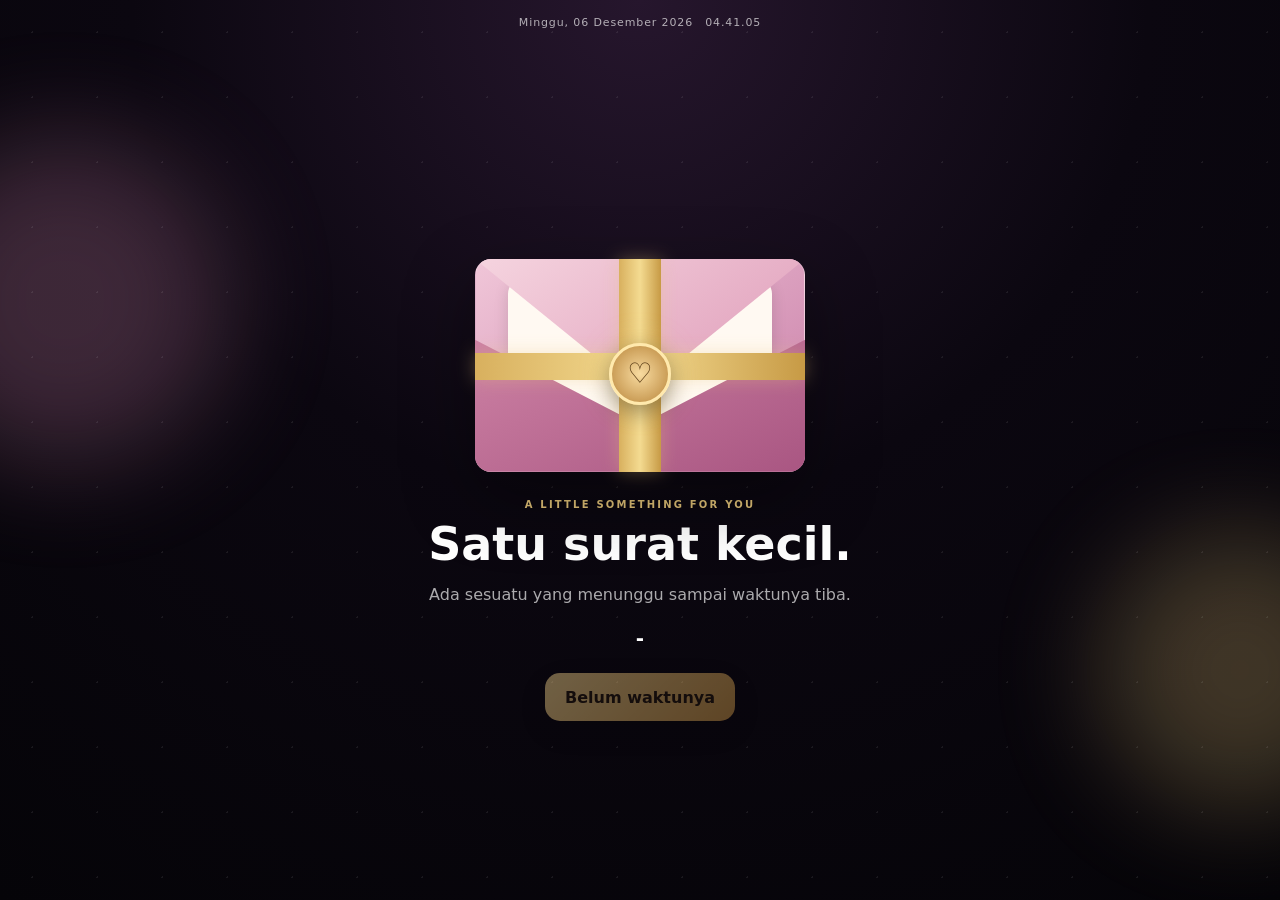
==== hbd/index.html @ e21decc3 "Add files via upload" ====
<!doctype html>
<html lang="id">
<head>
<meta charset="utf-8">
<meta name="viewport" content="width=device-width,initial-scale=1,viewport-fit=cover">
<meta name="theme-color" content="#120b18">
<title>Birthday Letter ✦</title>
<link rel="stylesheet" href="style.css">
<script src="../config/passwords.js"></script>
<script src="../config/messages.js"></script>
<script src="config.js"></script>
</head>
<body>
<div class="bg">
    <div class="orb orb-a"></div><div class="orb orb-b"></div>
    <div class="stars" id="stars"></div>
</div>

<main id="app">
    <section class="screen active" id="screen-lock">
        <div class="top-date">
            <span id="liveDate">-</span>
            <span id="liveTime">-</span>
        </div>

        <div class="envelope-stage">
            <div class="sparkles" id="sparkles"></div>
            <div class="envelope" id="envelope">
                <div class="env-back"></div>
                <div class="env-paper"></div>
                <div class="env-flap"></div>
                <div class="env-front"></div>
                <div class="env-ribbon-v"></div>
                <div class="env-ribbon-h"></div>
                <div class="seal">♡</div>
            </div>
        </div>

        <div class="lock-copy">
            <div class="eyebrow">A LITTLE SOMETHING FOR YOU</div>
            <h1 id="lockTitle">Satu surat kecil.</h1>
            <p id="lockText">Ada sesuatu yang menunggu sampai waktunya tiba.</p>
            <div class="countdown" id="countdown">-</div>
            <div class="delay" id="delay"></div>
            <button class="main-btn" id="openBtn" disabled>Belum waktunya</button>
        </div>
    </section>

    <section class="screen" id="screen-code">
        <div class="card">
            <div class="mini-icon">🔐</div>
            <div class="eyebrow">SEBELUM MASUK</div>
            <h2>Ini buat kamu, kan?</h2>
            <p>Masukkan kode ulang tahunmu dulu. Nggak usah buru-buru hehe.</p>
            <input id="birthdayCode" inputmode="numeric" maxlength="8" placeholder="DDMMYYYY" autocomplete="off">
            <button class="main-btn" id="verifyBtn">Buka surat</button>
            <div class="error" id="codeError"></div>
        </div>
    </section>

    <section class="screen" id="screen-intro">
        <div class="card intro-card">
            <div class="eyebrow">FOR SOMEONE SPECIAL</div>
            <h2 id="introTitle">Hei...</h2>
            <p id="introText">Aku sengaja nggak bikin ini seperti ucapan biasa.</p>
            <button class="main-btn" id="introNext">Lanjut pelan-pelan →</button>
        </div>
    </section>

    <section class="screen" id="screen-letter">
        <div class="letter-wrap">
            <div class="paper">
                <div class="paper-top">✦ BIRTHDAY LETTER ✦</div>
                <h2 id="letterHeading">Untuk kamu.</h2>
                <div class="letter" id="letterText"></div>
                <button class="main-btn" id="letterNext">Aku sudah baca 🤍</button>
            </div>
        </div>
    </section>

    <section class="screen" id="screen-cake">
        <div class="cake-card">
            <div class="eyebrow">ONE MORE THING</div>
            <h2>Sebelum bikin harapan...</h2>
            <p>Tahan tombol lilinnya sekitar <b>1 detik</b> sampai apinya padam.</p>
            <div class="cake">
                <div class="flame" id="flame"></div>
                <div class="candle"></div>
                <div class="cake-top"></div>
                <div class="cake-body"><span></span><span></span><span></span></div>
                <div class="plate"></div>
            </div>
            <button class="hold-btn" id="holdCandle">Tahan untuk meniup lilin ✦ <i></i></button>
            <p class="hint" id="cakeHint">Jangan cuma dipencet yaa 😭</p>
            <button class="main-btn hidden" id="wishNext">Lilin padam ✨</button>
        </div>
    </section>

    <section class="screen" id="screen-wish">
        <div class="card">
            <div class="wish-glow">✦</div>
            <div class="eyebrow">MAKE A WISH</div>
            <h2>Oke, sekarang...</h2>
            <p>Tutup mata sebentar. Pikirkan satu hal yang paling kamu inginkan di umur ini.</p>
            <div class="wish-box">Semoga pelan-pelan menemukan jalannya. 🤍</div>
            <button class="main-btn" id="wishDone">Sudah. 🤍</button>
        </div>
    </section>

    <section class="screen" id="screen-questions">
        <div class="card question-card">
            <div class="eyebrow">SEDIKIT PERTANYAAN</div>
            <div class="q-progress" id="qProgress">1 / 7</div>
            <h2 id="questionTitle">-</h2>
            <div id="questionBody"></div>
            <button class="main-btn" id="questionNext">Lanjut →</button>
        </div>
    </section>

    <section class="screen" id="screen-final">
        <div class="card final-card">
            <div class="final-heart">♡</div>
            <div class="eyebrow">SAMPAI DI SINI</div>
            <h2>Terima kasih sudah membaca.</h2>
            <p id="finalText">Semoga ada sedikit bagian dari halaman ini yang tinggal di ingatanmu.</p>
            <div class="summary" id="summary"></div>
            <button class="wa-btn" id="whatsappBtn">Kirim jawabanku ke WhatsApp 💬</button>
            <small class="wa-note">Pesannya sudah disiapkan. Kamu tetap yang menekan kirim.</small>
        </div>
    </section>
</main>

<script src="app.js"></script>
</body>
</html>
---- hbd/style.css ----
*{box-sizing:border-box}
:root{
 --bg:#09060d;--panel:rgba(23,15,28,.72);--paper:#fffaf2;--ink:#34272e;
 --gold:#e8c77b;--pink:#f19bc5;--muted:rgba(255,255,255,.66);
}
html,body{margin:0;min-height:100%;font-family:Inter,ui-sans-serif,system-ui,-apple-system,"Segoe UI",sans-serif}
body{background:radial-gradient(circle at 50% 0,#26162d 0,#0b0710 46%,#050408 100%);color:#fff;overflow-x:hidden}
button,input,textarea{font:inherit}
button{border:0}
.bg{position:fixed;inset:0;overflow:hidden;pointer-events:none}
.orb{position:absolute;border-radius:50%;filter:blur(55px);opacity:.25}
.orb-a{width:330px;height:330px;background:#d88bb5;left:-100px;top:15%}
.orb-b{width:280px;height:280px;background:#e8c77b;right:-100px;bottom:10%}
.stars{position:absolute;inset:0;background-image:radial-gradient(#fff 1px,transparent 1px);background-size:65px 65px;opacity:.08}
#app{position:relative;min-height:100svh;display:flex;align-items:center;justify-content:center;padding:24px 16px}
.screen{width:min(620px,100%);display:none;animation:enter .65s cubic-bezier(.2,.8,.2,1)}
.screen.active{display:block}
@keyframes enter{from{opacity:0;transform:translateY(20px) scale(.98)}to{opacity:1;transform:none}}
.top-date{position:fixed;top:16px;left:0;right:0;display:flex;justify-content:center;gap:12px;font-size:11px;letter-spacing:.08em;color:var(--muted);z-index:5}
.envelope-stage{height:320px;display:grid;place-items:center;position:relative}
.envelope{width:min(330px,82vw);aspect-ratio:1.55;position:relative;filter:drop-shadow(0 25px 35px rgba(0,0,0,.4));animation:float 4s ease-in-out infinite}
@keyframes float{50%{transform:translateY(-9px)}}
.env-back,.env-front,.env-flap,.env-paper{position:absolute;inset:0;border-radius:16px}
.env-back{background:linear-gradient(145deg,#f0c6d8,#c87da7);border:1px solid rgba(255,255,255,.22)}
.env-front{background:linear-gradient(155deg,#d78eae,#a95682);clip-path:polygon(0 38%,50% 78%,100% 38%,100% 100%,0 100%);z-index:3}
.env-flap{background:linear-gradient(145deg,#f5d4df,#d98daf);clip-path:polygon(0 0,100% 0,50% 63%);transform-origin:top;z-index:4;transition:transform .9s cubic-bezier(.2,.8,.2,1)}
.env-paper{background:#fff9f2;inset:9% 10% 5%;z-index:1;box-shadow:0 4px 15px #0002}
.env-ribbon-v,.env-ribbon-h{position:absolute;background:linear-gradient(90deg,#d8b05e,#f4db91,#c79a45);z-index:5;box-shadow:0 0 18px #e8c77b55}
.env-ribbon-v{width:13%;height:100%;left:43.5%}
.env-ribbon-h{height:13%;width:100%;top:44%}
.seal{position:absolute;z-index:6;left:50%;top:54%;transform:translate(-50%,-50%);width:62px;height:62px;border-radius:50%;display:grid;place-items:center;background:radial-gradient(circle,#f8dba0,#b88439);color:#5a3c16;font-size:28px;box-shadow:0 8px 22px #0005,0 0 30px #e8c77b66;border:3px solid #ffe9ad}
.envelope.open .env-flap{transform:rotateX(180deg)}
.sparkles:before,.sparkles:after{content:"✦  ·  ✧  ·  ✦";position:absolute;inset:25% 10%;text-align:center;color:#f6db9d;letter-spacing:22px;animation:spark 2.5s ease-in-out infinite}
@keyframes spark{50%{opacity:.35;transform:scale(1.08)}}
.lock-copy{text-align:center}
.eyebrow{font-size:10px;letter-spacing:.22em;color:var(--gold);font-weight:700;margin-bottom:9px}
h1,h2{margin:0 0 12px;line-height:1.12}
h1{font-size:clamp(28px,8vw,46px)}
h2{font-size:clamp(25px,7vw,38px)}
p{color:var(--muted);line-height:1.65;margin:0 auto 18px;max-width:520px}
.countdown{font-variant-numeric:tabular-nums;font-size:20px;font-weight:700;margin:12px 0 5px;color:#fff}
.delay{font-size:12px;color:var(--pink);min-height:18px}
.main-btn,.wa-btn,.hold-btn{min-height:48px;border-radius:15px;padding:0 20px;cursor:pointer;transition:.2s}
.main-btn{background:linear-gradient(135deg,#f0d08a,#c89243);color:#24170c;font-weight:800;box-shadow:0 10px 30px #0004}
.main-btn:hover:not(:disabled),.wa-btn:hover{transform:translateY(-2px)}
.main-btn:disabled{opacity:.45;cursor:not-allowed}
.card{background:linear-gradient(145deg,rgba(40,25,45,.84),rgba(15,10,20,.78));border:1px solid rgba(255,255,255,.1);border-radius:28px;padding:34px 25px;text-align:center;box-shadow:0 25px 80px #0006;backdrop-filter:blur(18px)}
.card input,.answer-input,.answer-select,.answer-area{width:100%;border:1px solid rgba(255,255,255,.14);background:rgba(0,0,0,.25);color:#fff;border-radius:14px;padding:14px;margin:10px 0 12px;outline:none}
.error{color:#ff9fbf;min-height:22px;font-size:12px}
.letter-wrap{padding:8px}
.paper{background:var(--paper);color:var(--ink);border-radius:10px;padding:30px 24px;box-shadow:0 25px 80px #0008;transform:rotate(-.4deg)}
.paper-top{text-align:center;color:#ad7c2d;font-size:10px;letter-spacing:.22em;font-weight:800;margin-bottom:22px}
.paper h2{color:#3a2730;text-align:center}
.letter{font-family:Georgia,serif;font-size:16px;line-height:1.85}
.letter p{color:#4b3a40;margin:0 0 16px;max-width:none}
.letter+.main-btn{margin-top:8px}
.cake-card{text-align:center;background:linear-gradient(145deg,rgba(42,26,47,.9),rgba(11,8,14,.85));padding:28px 20px;border-radius:28px;border:1px solid #fff1}
.cake{height:230px;position:relative;display:grid;place-items:center;margin:4px 0}
.plate{position:absolute;bottom:20px;width:260px;height:18px;border-radius:50%;background:#f5d8e5;box-shadow:0 10px 20px #0005}
.cake-body{position:absolute;bottom:38px;width:205px;height:105px;border-radius:18px 18px 28px 28px;background:linear-gradient(#f5b9d0,#cf6f9e);box-shadow:inset 0 -16px #b75c89}
.cake-body:before{content:"";position:absolute;left:0;right:0;top:-18px;height:38px;border-radius:50%;background:#fff1f5}
.cake-body span{position:absolute;width:14px;height:28px;background:#fff4f7;border-radius:0 0 12px 12px;top:0}
.cake-body span:nth-child(1){left:35px}.cake-body span:nth-child(2){left:95px}.cake-body span:nth-child(3){right:35px}
.cake-top{position:absolute;bottom:125px;width:205px;height:55px;border-radius:50%;background:#fff4f7;border:8px solid #efb0ca}
.candle{position:absolute;bottom:159px;width:16px;height:55px;background:repeating-linear-gradient(45deg,#e8c77b 0 7px,#fff3c7 7px 14px);border-radius:8px;z-index:2}
.flame{position:absolute;bottom:211px;width:25px;height:36px;background:#ffd66e;border-radius:60% 40% 60% 40%;transform:rotate(45deg);box-shadow:0 0 28px #ffcf57;z-index:3;animation:flame 1s ease-in-out infinite}
@keyframes flame{50%{transform:rotate(45deg) scale(.82);opacity:.7}}
.flame.off{display:none}
.hold-btn{background:rgba(255,255,255,.08);color:#fff;border:1px solid #fff2;width:min(360px,100%)}
.hold-btn i{display:block;height:3px;background:#e8c77b;width:0;margin:8px auto 0;border-radius:99px}
.hold-btn.holding i{animation:hold 1s linear forwards}
@keyframes hold{to{width:100%}}
.hint{font-size:11px;margin-top:9px}
.hidden{display:none!important}
.wish-glow,.final-heart{font-size:50px;color:#f3bdd7;text-shadow:0 0 30px #f3bdd788;margin-bottom:8px}
.wish-box{padding:18px;border:1px solid #e8c77b44;border-radius:18px;background:#e8c77b0b;margin:20px 0;color:#ffe9b0}
.q-progress{font-size:10px;color:var(--gold);margin-bottom:15px}
.question-card h2{font-size:25px}
.option-grid{display:grid;gap:8px;margin:15px 0}
.option{padding:13px;border:1px solid #fff2;border-radius:14px;background:#fff1;color:#fff;cursor:pointer;text-align:left}
.option.selected{border-color:#e8c77b;background:#e8c77b18}
.answer-area{min-height:110px;resize:vertical}
.summary{text-align:left;margin:18px 0;background:#0003;border-radius:18px;padding:14px}
.summary-row{padding:9px 0;border-bottom:1px solid #fff1;font-size:12px;line-height:1.5}
.summary-row:last-child{border-bottom:0}
.summary-row b{display:block;color:#e8c77b;margin-bottom:3px}
.wa-btn{width:100%;background:linear-gradient(135deg,#6be59b,#28b96c);color:#062b16;font-weight:900}
.wa-note{display:block;color:#ffffff77;font-size:10px;margin-top:10px}
@media(max-width:480px){
 #app{padding:20px 12px}
 .envelope-stage{height:285px}
 .card{padding:28px 18px}
 .letter{font-size:15px}
}
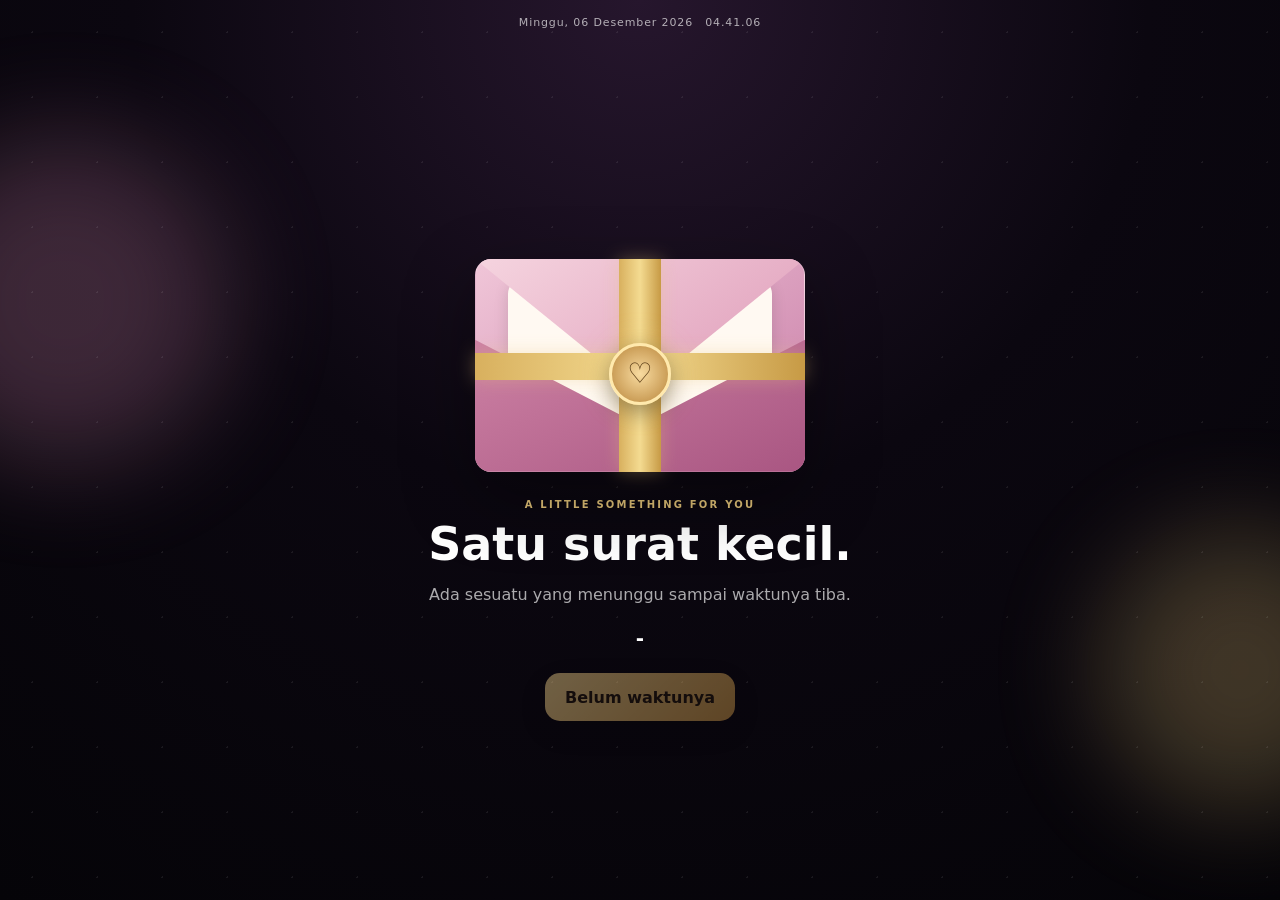
==== commit 19a918b6: "Add files via upload" ====
--- a/hbd/index.html
+++ b/hbd/index.html
@@ -8,6 +8,7 @@
 <link rel="stylesheet" href="style.css">
 <script src="../config/passwords.js"></script>
 <script src="../config/messages.js"></script>
+<script src="../config/birthday.js"></script>
 <script src="config.js"></script>
 </head>
 <body>
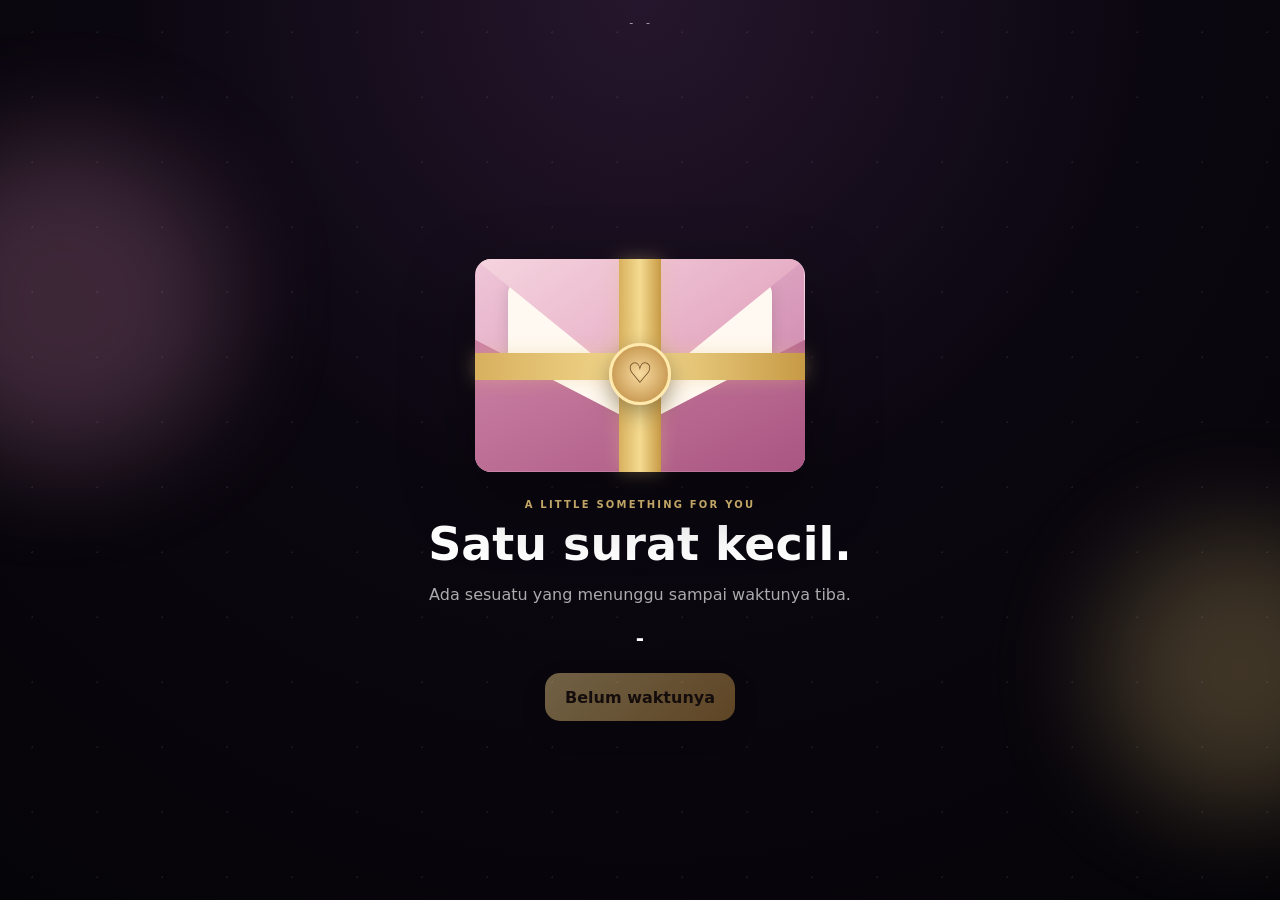
==== commit a6f89b3c: "Update project" ====
--- a/hbd/index.html
+++ b/hbd/index.html
@@ -6,8 +6,7 @@
 <meta name="theme-color" content="#120b18">
 <title>Birthday Letter ✦</title>
 <link rel="stylesheet" href="style.css">
-<script src="../config/passwords.js"></script>
-<script src="../config/messages.js"></script>
+<script src="../config/control.js"></script>
 <script src="../config/birthday.js"></script>
 <script src="config.js"></script>
 </head>
@@ -50,10 +49,10 @@
     <section class="screen" id="screen-code">
         <div class="card">
             <div class="mini-icon">🔐</div>
-            <div class="eyebrow">SEBELUM MASUK</div>
+            <div class="eyebrow">PINTU PRIBADI</div>
             <h2>Ini buat kamu, kan?</h2>
-            <p>Masukkan kode ulang tahunmu dulu. Nggak usah buru-buru hehe.</p>
-            <input id="birthdayCode" inputmode="numeric" maxlength="8" placeholder="DDMMYYYY" autocomplete="off">
+            <p>Masukkan kode pribadi 8 angka untuk memastikan surat ini memang untukmu.</p>
+            <input id="birthdayCode" inputmode="numeric" maxlength="8" placeholder="Kode pribadi" autocomplete="off">
             <button class="main-btn" id="verifyBtn">Buka surat</button>
             <div class="error" id="codeError"></div>
         </div>
@@ -125,8 +124,24 @@
             <h2>Terima kasih sudah membaca.</h2>
             <p id="finalText">Semoga ada sedikit bagian dari halaman ini yang tinggal di ingatanmu.</p>
             <div class="summary" id="summary"></div>
-            <button class="wa-btn" id="whatsappBtn">Kirim jawabanku ke WhatsApp 💬</button>
+            <div class="response-actions">
+                <button class="wa-btn" id="whatsappBtn">Kirim jawabanku ke WhatsApp 💬</button>
+                <button class="main-btn" id="emailBtn">Kirim lewat Email ✉️</button>
+                <button class="main-btn" id="tiktokBtn">Salin untuk TikTok 🎵</button>
+                <button class="main-btn" id="copyBtn">Salin Pesan 📋</button>
+            </div>
             <small class="wa-note">Pesannya sudah disiapkan. Kamu tetap yang menekan kirim.</small>
+        </div>
+    </section>
+
+    <section class="screen" id="session-lock">
+        <div class="card session-card">
+            <div class="wish-glow">🔒</div>
+            <div class="eyebrow">SESSION LOCKED</div>
+            <h2 id="sessionLockTitle">Sesi ini sudah terikat.</h2>
+            <p id="sessionLockText">Browser ini sudah terdaftar pada satu ucapan.</p>
+            <button class="main-btn hidden" id="debugResetSession">Reset sesi developer</button>
+            <button class="main-btn" onclick="location.href='../index.html'">Kembali ke halaman utama</button>
         </div>
     </section>
 </main>
--- a/hbd/style.css
+++ b/hbd/style.css
@@ -92,3 +92,8 @@
  .card{padding:28px 18px}
  .letter{font-size:15px}
 }
+
+.response-actions{display:grid;gap:10px;margin-top:18px}
+.response-actions .main-btn,.response-actions .wa-btn{width:100%;display:block}
+.session-card{border-color:rgba(232,199,123,.22);box-shadow:0 25px 80px #0007,0 0 45px rgba(232,199,123,.08)}
+.mini-icon{font-size:42px;margin-bottom:8px;filter:drop-shadow(0 0 18px rgba(241,155,197,.35))}
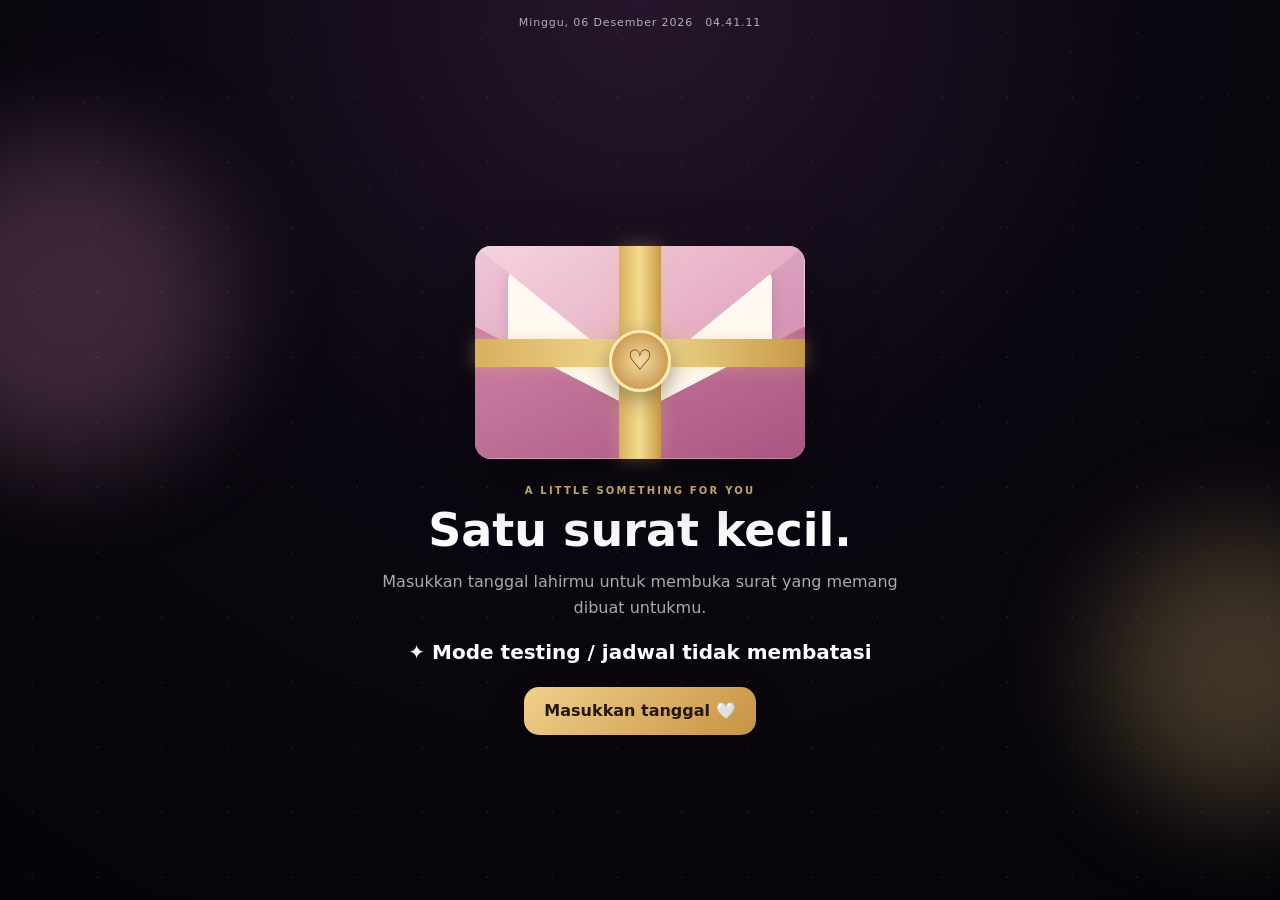
==== commit 19b025ed: "Update HBD date login 2026-09-26" ====
--- a/hbd/index.html
+++ b/hbd/index.html
@@ -8,6 +8,7 @@
 <link rel="stylesheet" href="style.css">
 <script src="../config/control.js"></script>
 <script src="../config/birthday.js"></script>
+<script src="../config/passwords.js"></script>
 <script src="config.js"></script>
 </head>
 <body>
@@ -51,8 +52,14 @@
             <div class="mini-icon">🔐</div>
             <div class="eyebrow">PINTU PRIBADI</div>
             <h2>Ini buat kamu, kan?</h2>
-            <p>Masukkan kode pribadi 8 angka untuk memastikan surat ini memang untukmu.</p>
-            <input id="birthdayCode" inputmode="numeric" maxlength="8" placeholder="Kode pribadi" autocomplete="off">
+            <p>Masukkan tanggal lahirmu untuk memastikan surat ini memang untukmu.</p>
+            <div class="date-code" aria-label="Tanggal lahir">
+                <input id="birthDay" inputmode="numeric" maxlength="2" placeholder="DD" aria-label="Tanggal">
+                <span>/</span>
+                <input id="birthMonth" inputmode="numeric" maxlength="2" placeholder="MM" aria-label="Bulan">
+                <span>/</span>
+                <input id="birthYear" inputmode="numeric" maxlength="4" placeholder="YYYY" aria-label="Tahun">
+            </div>
             <button class="main-btn" id="verifyBtn">Buka surat</button>
             <div class="error" id="codeError"></div>
         </div>
@@ -127,7 +134,10 @@
             <div class="response-actions">
                 <button class="wa-btn" id="whatsappBtn">Kirim jawabanku ke WhatsApp 💬</button>
                 <button class="main-btn" id="emailBtn">Kirim lewat Email ✉️</button>
+                <button class="main-btn" id="gmailBtn">Kirim lewat Gmail 📧</button>
                 <button class="main-btn" id="tiktokBtn">Salin untuk TikTok 🎵</button>
+                <button class="main-btn" id="instagramBtn">Salin untuk Instagram 📸</button>
+                <button class="main-btn" id="telegramBtn">Kirim lewat Telegram ✈️</button>
                 <button class="main-btn" id="copyBtn">Salin Pesan 📋</button>
             </div>
             <small class="wa-note">Pesannya sudah disiapkan. Kamu tetap yang menekan kirim.</small>
--- a/hbd/style.css
+++ b/hbd/style.css
@@ -46,6 +46,10 @@
 .main-btn:disabled{opacity:.45;cursor:not-allowed}
 .card{background:linear-gradient(145deg,rgba(40,25,45,.84),rgba(15,10,20,.78));border:1px solid rgba(255,255,255,.1);border-radius:28px;padding:34px 25px;text-align:center;box-shadow:0 25px 80px #0006;backdrop-filter:blur(18px)}
 .card input,.answer-input,.answer-select,.answer-area{width:100%;border:1px solid rgba(255,255,255,.14);background:rgba(0,0,0,.25);color:#fff;border-radius:14px;padding:14px;margin:10px 0 12px;outline:none}
+.date-code{display:grid;grid-template-columns:1fr auto 1fr auto 1.6fr;align-items:center;gap:7px;margin:10px 0 12px}
+.date-code input{width:100%;text-align:center;font-size:20px;font-weight:800;letter-spacing:.08em;margin:0;padding:14px 8px}
+.date-code span{color:var(--gold);font-weight:800;font-size:18px}
+
 .error{color:#ff9fbf;min-height:22px;font-size:12px}
 .letter-wrap{padding:8px}
 .paper{background:var(--paper);color:var(--ink);border-radius:10px;padding:30px 24px;box-shadow:0 25px 80px #0008;transform:rotate(-.4deg)}
